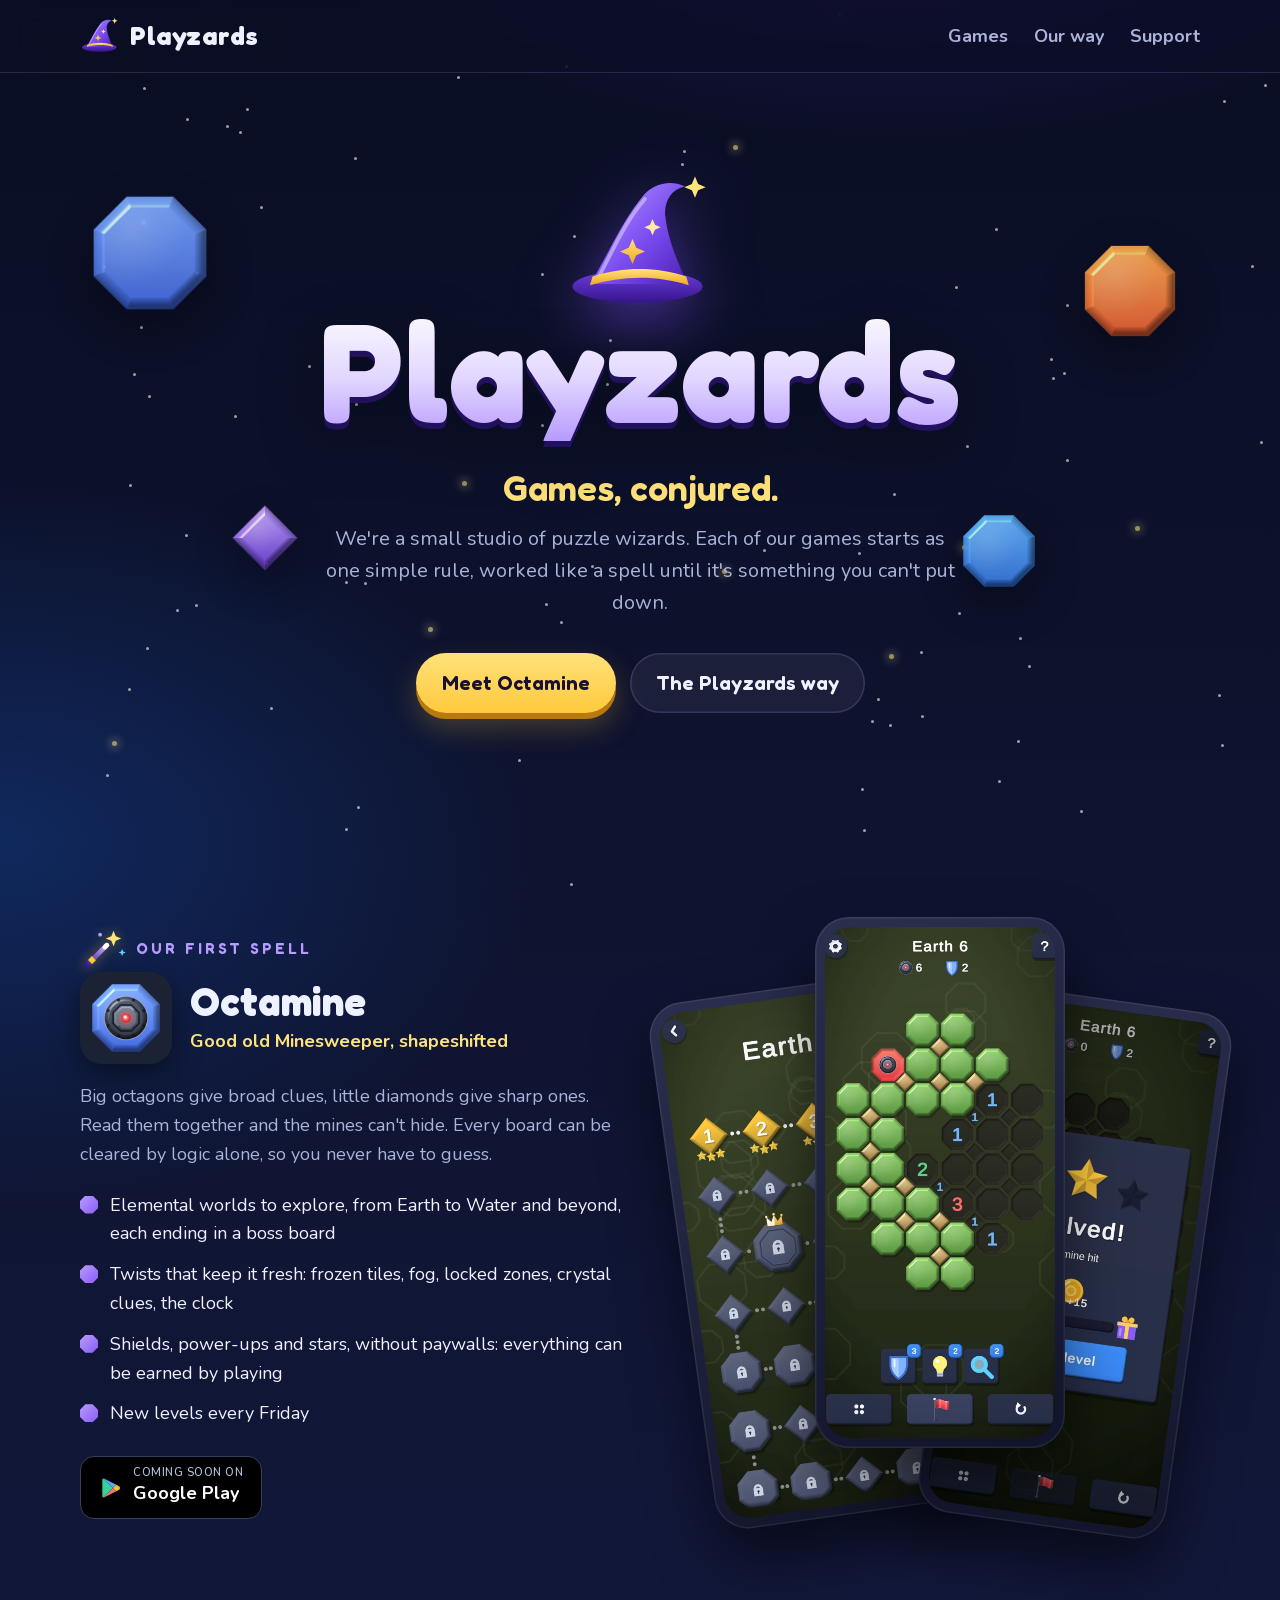
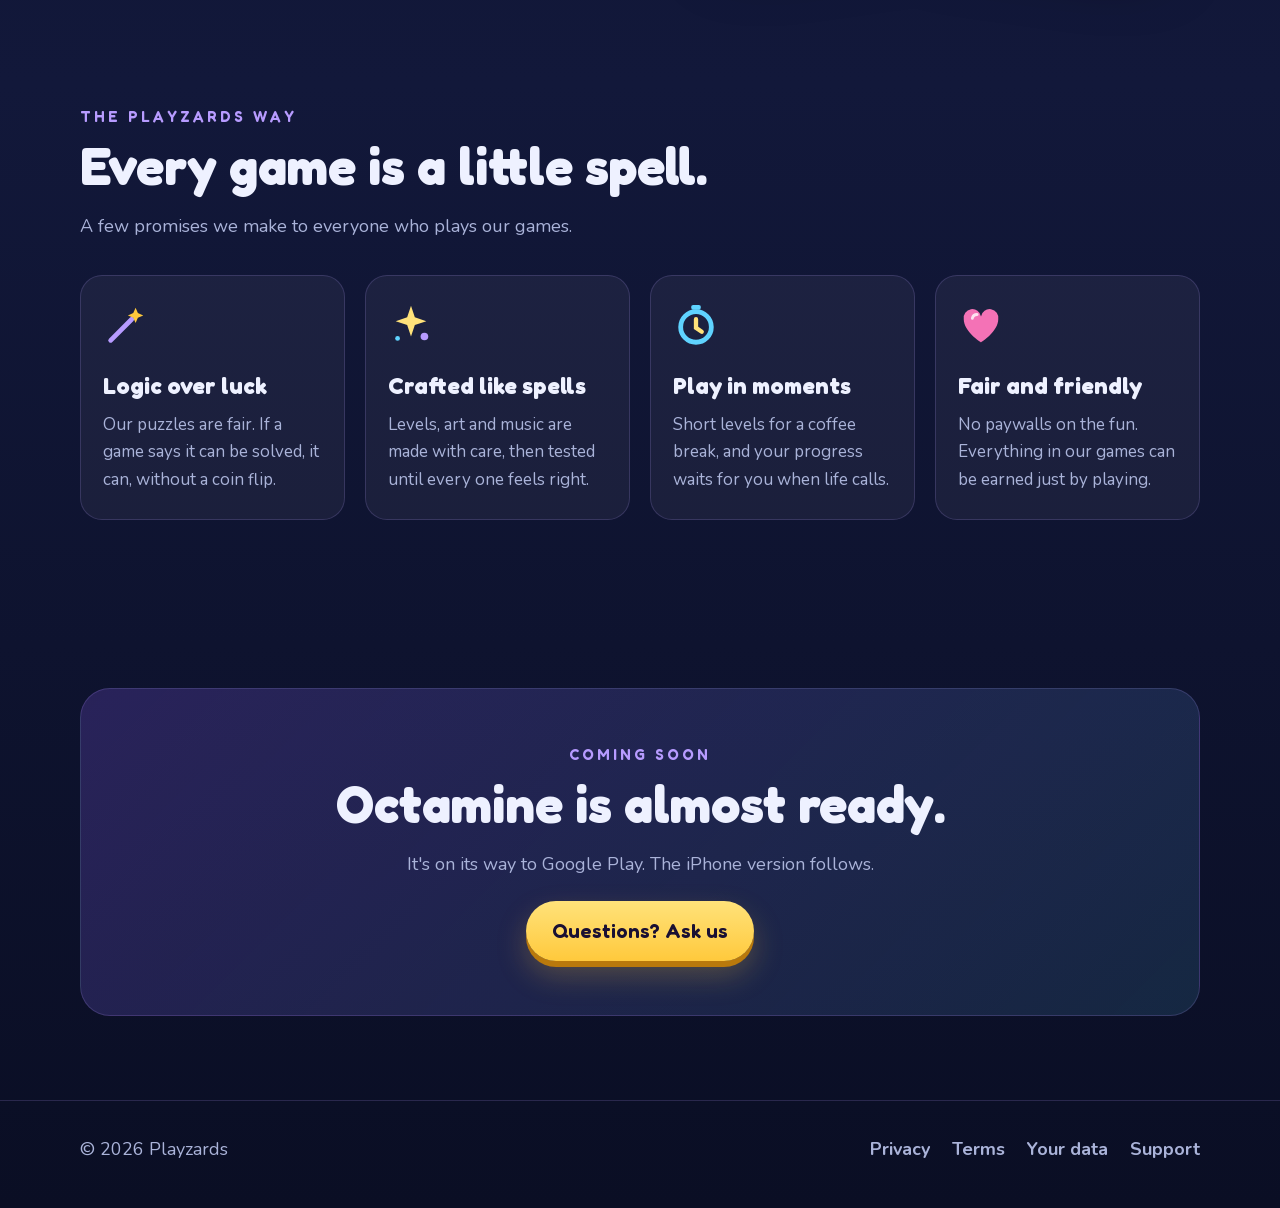
==== index.html @ 46353caf "Playzards website: home, Octamine, privacy, terms, your data, support Co-Authored-By: Claude Opus 5." ====
<!doctype html>
<html lang="en">
<head>
  <meta charset="utf-8">
  <meta name="viewport" content="width=device-width, initial-scale=1">
  <title>Playzards · Games, conjured.</title>
  <meta name="description" content="Playzards is a small studio of puzzle wizards making clever, fair mobile games. Meet Octamine: good old Minesweeper, shapeshifted. Pure logic, never a guess.">
  <meta name="theme-color" content="#0a0e24">
  <meta property="og:title" content="Playzards · Games, conjured.">
  <meta property="og:description" content="Clever little puzzle games, crafted like spells. Meet Octamine.">
  <meta property="og:image" content="https://kashif-mhd.github.io/playzards/img/octamine-emblem.png">
  <link rel="icon" href="img/hat.svg" type="image/svg+xml">
  <link rel="stylesheet" href="css/style.css">
</head>
<body>
  <div class="sky" aria-hidden="true"></div>

  <header class="site">
    <div class="wrap">
      <a class="brand" href="index.html"><img src="img/hat.svg" alt="">Playzards</a>
      <nav class="links">
        <a href="#games">Games</a>
        <a href="#way">Our way</a>
        <a href="support.html">Support</a>
      </nav>
    </div>
  </header>

  <main>
    <section class="hero">
      <img class="gem" src="img/gem-octagon.png" alt="" style="width:120px; left:7%; top:120px; --r:-12deg;">
      <img class="gem" src="img/gem-diamond.png" alt="" style="width:70px; left:18%; top:430px; --r:20deg; animation-delay:-3s;">
      <img class="gem" src="img/gem-octagon-fire.png" alt="" style="width:96px; right:8%; top:170px; --r:14deg; animation-delay:-5s;">
      <img class="gem" src="img/gem-octagon-water.png" alt="" style="width:76px; right:19%; top:440px; --r:-8deg; animation-delay:-1.5s;">
      <div class="wrap">
        <img class="hat" src="img/hat.svg" alt="">
        <h1 class="wordmark">Playzards</h1>
        <p class="tagline">Games, conjured.</p>
        <p class="lede">We're a small studio of puzzle wizards. Each of our games starts as one simple rule, worked like a spell until it's something you can't put down.</p>
        <div class="actions">
          <a class="btn" href="#games">Meet Octamine</a>
          <a class="btn ghost" href="#way">The Playzards way</a>
        </div>
      </div>
    </section>

    <section id="games">
      <div class="wrap game">
        <div>
          <p class="eyebrow spell">
            <svg class="wand" viewBox="0 0 48 48" aria-hidden="true">
              <defs><linearGradient id="wand-stick" x1="0" y1="1" x2="1" y2="0"><stop offset="0" stop-color="#3a1590"/><stop offset="1" stop-color="#c9b4ff"/></linearGradient></defs>
              <path d="M7 41 28 20" stroke="url(#wand-stick)" stroke-width="5" stroke-linecap="round"/>
              <path d="M10.5 37.5 14.5 33.5" stroke="#ffc93c" stroke-width="6"/>
              <path d="M26 22 28 20" stroke="#fff" stroke-width="5" stroke-linecap="round"/>
              <path class="spark" d="M35 5l2.3 5.7 5.7 2.3-5.7 2.3-2.3 5.7-2.3-5.7-5.7-2.3 5.7-2.3z" fill="#ffe27a"/>
              <path class="spark s2" d="M44 24l1.1 2.6 2.6 1.1-2.6 1.1-1.1 2.6-1.1-2.6-2.6-1.1 2.6-1.1z" fill="#5fd3ff"/>
              <circle class="spark s3" cx="21" cy="9" r="2" fill="#b79bff"/>
            </svg>
            Our first spell
          </p>
          <div class="game-head">
            <img src="img/octamine-icon.png" alt="Octamine app icon">
            <div>
              <h3>Octamine</h3>
              <p>Good old Minesweeper, shapeshifted</p>
            </div>
          </div>
          <p class="muted">Big octagons give broad clues, little diamonds give sharp ones. Read them together and the mines can't hide. Every board can be cleared by logic alone, so you never have to guess.</p>
          <ul class="points">
            <li>Elemental worlds to explore, from Earth to Water and beyond, each ending in a boss board</li>
            <li>Twists that keep it fresh: frozen tiles, fog, locked zones, crystal clues, the clock</li>
            <li>Shields, power-ups and stars, without paywalls: everything can be earned by playing</li>
            <li>New levels every Friday</li>
          </ul>
          <span class="badge" aria-label="Coming soon on Google Play">
            <svg class="play" viewBox="0 0 24 24" aria-hidden="true"><path fill="#34d399" d="M4 2.5 14 12 4 21.5c-.4-.2-.7-.7-.7-1.2V3.7c0-.5.3-1 .7-1.2z"/><path fill="#60a5fa" d="M17.3 8.8 14 12 4 2.5c.3-.1.7-.1 1 .1z"/><path fill="#f87171" d="M17.3 15.2 5 21.4c-.3.2-.7.2-1 .1L14 12z"/><path fill="#fbbf24" d="M20.3 10.5c1 .6 1 2.4 0 3l-3 1.7L14 12l3.3-3.2z"/></svg>
            <span><small>COMING SOON ON</small>Google Play</span>
          </span>
        </div>
        <div class="phones" aria-label="Octamine screens">
          <div class="phone a"><img src="img/shot-map.jpg" alt="The level map: octagons and diamonds on a winding path"></div>
          <div class="phone b"><img src="img/shot-board.jpg" alt="An Octamine board of 3D octagon and diamond tiles"></div>
          <div class="phone c"><img src="img/shot-result.jpg" alt="A solved level: stars, coins and the gift meter"></div>
        </div>
      </div>
    </section>

    <section id="way">
      <div class="wrap">
        <p class="eyebrow">The Playzards way</p>
        <h2>Every game is a little spell.</h2>
        <p class="muted">A few promises we make to everyone who plays our games.</p>
        <div class="cards">
          <div class="card">
            <svg viewBox="0 0 48 48" aria-hidden="true"><path d="M8 40 30 18" stroke="#b79bff" stroke-width="5" stroke-linecap="round"/><path d="M34 6l2.4 5.6L42 14l-5.6 2.4L34 22l-2.4-5.6L26 14l5.6-2.4z" fill="#ffc93c"/></svg>
            <h3>Logic over luck</h3>
            <p>Our puzzles are fair. If a game says it can be solved, it can, without a coin flip.</p>
          </div>
          <div class="card">
            <svg viewBox="0 0 48 48" aria-hidden="true"><path d="M24 4l4 12 12 4-12 4-4 12-4-12-12-4 12-4z" fill="#ffe27a"/><circle cx="38" cy="36" r="4" fill="#b79bff"/><circle cx="10" cy="38" r="2.5" fill="#5fd3ff"/></svg>
            <h3>Crafted like spells</h3>
            <p>Levels, art and music are made with care, then tested until every one feels right.</p>
          </div>
          <div class="card">
            <svg viewBox="0 0 48 48" aria-hidden="true"><circle cx="24" cy="26" r="16" fill="none" stroke="#5fd3ff" stroke-width="5"/><path d="M24 18v9l6 4" stroke="#ffe27a" stroke-width="4.5" stroke-linecap="round" fill="none"/><rect x="19" y="3" width="10" height="5" rx="2" fill="#5fd3ff"/></svg>
            <h3>Play in moments</h3>
            <p>Short levels for a coffee break, and your progress waits for you when life calls.</p>
          </div>
          <div class="card">
            <svg viewBox="0 0 48 48" aria-hidden="true"><path d="M24 42S6 31 6 18a9 9 0 0 1 18-3 9 9 0 0 1 18 3c0 13-18 24-18 24z" fill="#f472b6"/><path d="M15 17a5 5 0 0 1 5-4" stroke="#fde2f0" stroke-width="3" stroke-linecap="round" fill="none"/></svg>
            <h3>Fair and friendly</h3>
            <p>No paywalls on the fun. Everything in our games can be earned just by playing.</p>
          </div>
        </div>
      </div>
    </section>

    <section>
      <div class="wrap">
        <div class="soon">
          <p class="eyebrow">Coming soon</p>
          <h2>Octamine is almost ready.</h2>
          <p class="muted">It's on its way to Google Play. The iPhone version follows.</p>
          <div class="actions" style="margin-top:22px">
            <a class="btn" href="support.html">Questions? Ask us</a>
          </div>
        </div>
      </div>
    </section>
  </main>

  <footer class="site">
    <div class="wrap">
      <span>© <span id="year">2026</span> Playzards</span>
      <nav>
        <a href="privacy.html">Privacy</a>
        <a href="terms.html">Terms</a>
        <a href="delete-data.html">Your data</a>
        <a href="support.html">Support</a>
      </nav>
    </div>
  </footer>

  <script>
    // A sky of twinkling stars (no tracking, nothing else runs on this site).
    const sky = document.querySelector('.sky');
    for (let i = 0; i < 90; i++) {
      const star = document.createElement('span');
      star.className = 'star' + (i % 11 === 0 ? ' big' : '');
      star.style.left = Math.random() * 100 + '%';
      star.style.top = Math.random() * 100 + '%';
      star.style.animationDelay = (-Math.random() * 4).toFixed(2) + 's';
      star.style.animationDuration = (3 + Math.random() * 3).toFixed(2) + 's';
      sky.appendChild(star);
    }
    document.getElementById('year').textContent = new Date().getFullYear();
  </script>
</body>
</html>
---- css/style.css ----
/* Playzards: a night sky, violet and gold magic, and the games' gems floating by. */

@font-face { font-family: "Fredoka"; src: url("../fonts/fredoka.woff2") format("woff2"); font-weight: 300 700; font-display: swap; }
@font-face { font-family: "Nunito"; src: url("../fonts/nunito.woff2") format("woff2"); font-weight: 200 1000; font-display: swap; }

:root {
  --night: #0a0e24;
  --night-2: #12183a;
  --night-3: #1b2350;
  --violet: #8b5cf6;
  --violet-2: #b79bff;
  --gold: #ffc93c;
  --gold-2: #ffe27a;
  --cyan: #5fd3ff;
  --text: #eef1ff;
  --muted: #aab3d9;
  --card: rgba(255, 255, 255, 0.05);
  --line: rgba(183, 155, 255, 0.18);
  --radius: 22px;
  --display: "Fredoka", "Trebuchet MS", system-ui, sans-serif;
  --body: "Nunito", system-ui, -apple-system, "Segoe UI", sans-serif;
}

* { box-sizing: border-box; }
html { scroll-behavior: smooth; }
body {
  margin: 0;
  font-family: var(--body);
  font-size: 18px;
  line-height: 1.6;
  color: var(--text);
  background: radial-gradient(1200px 700px at 70% -10%, #2b1a6b 0%, transparent 60%),
              radial-gradient(900px 600px at 0% 30%, #10295e 0%, transparent 60%),
              linear-gradient(180deg, var(--night) 0%, var(--night-2) 60%, var(--night) 100%);
  background-color: var(--night);
  min-height: 100vh;
  overflow-x: hidden;
}
a { color: var(--gold-2); text-decoration: none; }
a:hover { text-decoration: underline; }
img { max-width: 100%; display: block; }
.wrap { width: min(1120px, 100% - 32px); margin-inline: auto; }

/* ---------- the night sky ---------- */
.sky { position: fixed; inset: 0; pointer-events: none; z-index: 0; }
.star { position: absolute; width: 3px; height: 3px; border-radius: 50%; background: #fff; opacity: 0.6; animation: twinkle 4s ease-in-out infinite; }
.star.big { width: 5px; height: 5px; box-shadow: 0 0 10px 2px rgba(255, 233, 168, 0.6); background: var(--gold-2); }
@keyframes twinkle { 0%, 100% { opacity: 0.15; transform: scale(0.8); } 50% { opacity: 0.95; transform: scale(1.15); } }

/* ---------- header ---------- */
header.site {
  position: sticky; top: 0; z-index: 10;
  backdrop-filter: blur(14px); -webkit-backdrop-filter: blur(14px);
  background: rgba(10, 14, 36, 0.6);
  border-bottom: 1px solid var(--line);
}
header.site .wrap { display: flex; align-items: center; justify-content: space-between; height: 72px; }
.brand { display: flex; align-items: center; gap: 10px; color: var(--text); font-family: var(--display); font-weight: 700; font-size: 26px; letter-spacing: 0.5px; }
.brand:hover { text-decoration: none; }
.brand img { width: 40px; height: 40px; }
nav.links { display: flex; gap: 26px; font-weight: 700; }
nav.links a { color: var(--muted); }
nav.links a:hover, nav.links a[aria-current="page"] { color: var(--text); text-decoration: none; }

/* ---------- hero ---------- */
.hero { position: relative; z-index: 1; text-align: center; padding: 96px 0 120px; }
.hero .hat { width: 150px; margin: 0 auto -18px; filter: drop-shadow(0 18px 30px rgba(124, 78, 242, 0.55)); animation: bob 5s ease-in-out infinite; }
@keyframes bob { 0%, 100% { transform: translateY(0) rotate(-4deg); } 50% { transform: translateY(-12px) rotate(3deg); } }
.wordmark {
  font-family: var(--display); font-weight: 700; margin: 0;
  font-size: clamp(64px, 12vw, 140px); line-height: 1; letter-spacing: 1px;
  background: linear-gradient(180deg, #ffffff 0%, #e2d7ff 55%, #b79bff 100%);
  -webkit-background-clip: text; background-clip: text; color: transparent;
  filter: drop-shadow(0 6px 0 rgba(54, 20, 140, 0.55)) drop-shadow(0 18px 30px rgba(0, 0, 0, 0.35));
}
.tagline { font-family: var(--display); font-weight: 600; font-size: clamp(24px, 3.6vw, 36px); margin: 18px 0 6px; color: var(--gold-2); }
.lede { max-width: 640px; margin: 0 auto 34px; color: var(--muted); font-size: 20px; }
.actions { display: flex; gap: 14px; justify-content: center; flex-wrap: wrap; }
.btn {
  display: inline-flex; align-items: center; gap: 10px; padding: 14px 26px; border-radius: 999px;
  font-family: var(--display); font-weight: 600; font-size: 20px; color: #1a1033;
  background: linear-gradient(180deg, var(--gold-2), var(--gold));
  box-shadow: 0 6px 0 #b9790c, 0 14px 30px rgba(255, 201, 60, 0.25);
  transition: transform 0.15s ease, box-shadow 0.15s ease;
}
.btn:hover { text-decoration: none; transform: translateY(-2px); box-shadow: 0 8px 0 #b9790c, 0 18px 34px rgba(255, 201, 60, 0.35); }
.btn.ghost { color: var(--text); background: rgba(255, 255, 255, 0.06); box-shadow: inset 0 0 0 1.5px var(--line); }
.btn.ghost:hover { box-shadow: inset 0 0 0 1.5px var(--violet-2); }

/* floating gems */
.gem { position: absolute; z-index: -1; opacity: 0.9; filter: drop-shadow(0 16px 24px rgba(0, 0, 0, 0.45)); animation: float 9s ease-in-out infinite; }
@keyframes float { 0%, 100% { transform: translateY(0) rotate(var(--r, 0deg)); } 50% { transform: translateY(-22px) rotate(calc(var(--r, 0deg) + 10deg)); } }

/* ---------- sections ---------- */
section { position: relative; z-index: 1; padding: 84px 0; }
.eyebrow { font-family: var(--display); font-weight: 600; color: var(--violet-2); letter-spacing: 3px; text-transform: uppercase; font-size: 15px; margin: 0 0 8px; }
h2 { font-family: var(--display); font-weight: 700; font-size: clamp(34px, 5vw, 52px); line-height: 1.1; margin: 0 0 16px; }
.muted { color: var(--muted); }

/* the game */
.eyebrow.spell { display: flex; align-items: center; gap: 10px; }
.wand { width: 46px; height: 46px; margin: -8px 0; flex: none; overflow: visible; transform-origin: 15% 85%; filter: drop-shadow(0 0 6px rgba(255, 201, 60, 0.45)); animation: wave 3.2s ease-in-out infinite; }
@keyframes wave { 0%, 100% { transform: rotate(0deg); } 50% { transform: rotate(-12deg); } }
.wand .spark { transform-box: fill-box; transform-origin: center; animation: sparkle 1.8s ease-in-out infinite; }
.wand .s2 { animation-delay: -0.6s; }
.wand .s3 { animation-delay: -1.2s; }
@keyframes sparkle { 0%, 100% { opacity: 0.5; transform: scale(0.7); } 50% { opacity: 1; transform: scale(1.15); } }
.game { display: grid; grid-template-columns: 1.05fr 1fr; gap: 56px; align-items: center; }
.game-head { display: flex; align-items: center; gap: 18px; margin-bottom: 18px; }
.game-head img { width: 92px; height: 92px; border-radius: 22px; box-shadow: 0 10px 30px rgba(0, 0, 0, 0.45); }
.game-head h3 { font-family: var(--display); font-size: 40px; margin: 0; line-height: 1; }
.game-head p { margin: 6px 0 0; color: var(--gold-2); font-weight: 700; }
.points { list-style: none; padding: 0; margin: 22px 0 28px; display: grid; gap: 12px; }
.points li { display: flex; gap: 12px; align-items: flex-start; }
.points li::before { content: ""; flex: 0 0 18px; height: 18px; margin-top: 5px; background: linear-gradient(135deg, var(--violet-2), var(--violet)); clip-path: polygon(30% 0, 70% 0, 100% 30%, 100% 70%, 70% 100%, 30% 100%, 0 70%, 0 30%); }
.badge { display: inline-flex; align-items: center; gap: 10px; padding: 10px 18px; border-radius: 14px; background: #000; border: 1px solid #3a3f5a; color: #fff; font-weight: 700; }
.badge small { display: block; font-size: 11px; font-weight: 600; color: #b8bdd6; letter-spacing: 0.5px; line-height: 1.1; }
.badge .play { width: 24px; height: 24px; }

.phones { position: relative; height: 620px; }
.phone {
  position: absolute; width: 250px; border-radius: 34px; padding: 10px; background: linear-gradient(160deg, #2a2f4f, #11142a);
  box-shadow: 0 30px 60px rgba(0, 0, 0, 0.55), inset 0 0 0 1.5px rgba(255, 255, 255, 0.08);
}
.phone img { border-radius: 26px; }
.phone.a { left: 0; top: 70px; transform: rotate(-8deg); }
.phone.b { left: 50%; top: 0; transform: translateX(-50%); z-index: 2; }
.phone.c { right: 0; top: 80px; transform: rotate(8deg); }

/* the Playzards way */
.cards { display: grid; grid-template-columns: repeat(4, 1fr); gap: 20px; margin-top: 34px; }
.card { background: var(--card); border: 1px solid var(--line); border-radius: var(--radius); padding: 26px 22px; transition: transform 0.2s ease, border-color 0.2s ease; }
.card:hover { transform: translateY(-4px); border-color: rgba(183, 155, 255, 0.45); }
.card svg { width: 46px; height: 46px; margin-bottom: 12px; }
.card h3 { font-family: var(--display); font-size: 23px; margin: 0 0 6px; }
.card p { margin: 0; color: var(--muted); font-size: 17px; }

/* soon strip */
.soon { text-align: center; background: linear-gradient(135deg, rgba(139, 92, 246, 0.22), rgba(95, 211, 255, 0.12)); border: 1px solid var(--line); border-radius: 30px; padding: 54px 24px; }
.soon h2 { margin-bottom: 8px; }

/* ---------- pages (privacy, support) ---------- */
.page { position: relative; z-index: 1; padding: 64px 0 90px; }
.page article { background: rgba(18, 24, 58, 0.72); border: 1px solid var(--line); border-radius: 28px; padding: clamp(24px, 5vw, 56px); max-width: 860px; margin: 0 auto; }
.page h1 { font-family: var(--display); font-size: clamp(36px, 6vw, 54px); margin: 0 0 6px; }
.page h2 { font-size: 28px; margin: 36px 0 8px; }
.page h3 { font-family: var(--display); font-size: 21px; margin: 24px 0 4px; }
.page li { margin: 6px 0; }
.note { background: rgba(255, 201, 60, 0.12); border: 1px solid rgba(255, 201, 60, 0.4); border-radius: 14px; padding: 12px 16px; color: var(--gold-2); font-weight: 700; }
details { border-bottom: 1px solid var(--line); padding: 14px 0; }
details summary { cursor: pointer; font-family: var(--display); font-weight: 600; font-size: 21px; list-style: none; }
details summary::-webkit-details-marker { display: none; }
details summary::after { content: "+"; float: right; color: var(--violet-2); }
details[open] summary::after { content: "–"; }
details p { margin: 8px 0 0; color: var(--muted); }

/* ---------- footer ---------- */
footer.site { position: relative; z-index: 1; border-top: 1px solid var(--line); padding: 34px 0 44px; color: var(--muted); }
footer.site .wrap { display: flex; gap: 20px; justify-content: space-between; align-items: center; flex-wrap: wrap; }
footer.site nav { display: flex; flex-wrap: wrap; gap: 10px 22px; font-weight: 700; }
footer.site nav a { color: var(--muted); }

/* ---------- small screens ---------- */
@media (max-width: 900px) {
  .game { grid-template-columns: 1fr; }
  .phones { height: 520px; max-width: 520px; margin: 0 auto; }
  .phone { width: 200px; }
  .cards { grid-template-columns: 1fr 1fr; }
}
@media (max-width: 560px) {
  body { font-size: 17px; }
  nav.links { gap: 16px; font-size: 15px; }
  .brand { font-size: 22px; }
  .hero { padding: 64px 0 90px; }
  .hero .gem { width: 52px !important; opacity: 0.55; }
  .phones { height: 400px; }
  .phone { width: 150px; border-radius: 24px; padding: 7px; }
  .phone img { border-radius: 18px; }
  .cards { grid-template-columns: 1fr; }
}

/* Calm down for players who ask for less motion. */
@media (prefers-reduced-motion: reduce) {
  *, *::before, *::after { animation: none !important; transition: none !important; }
  html { scroll-behavior: auto; }
}
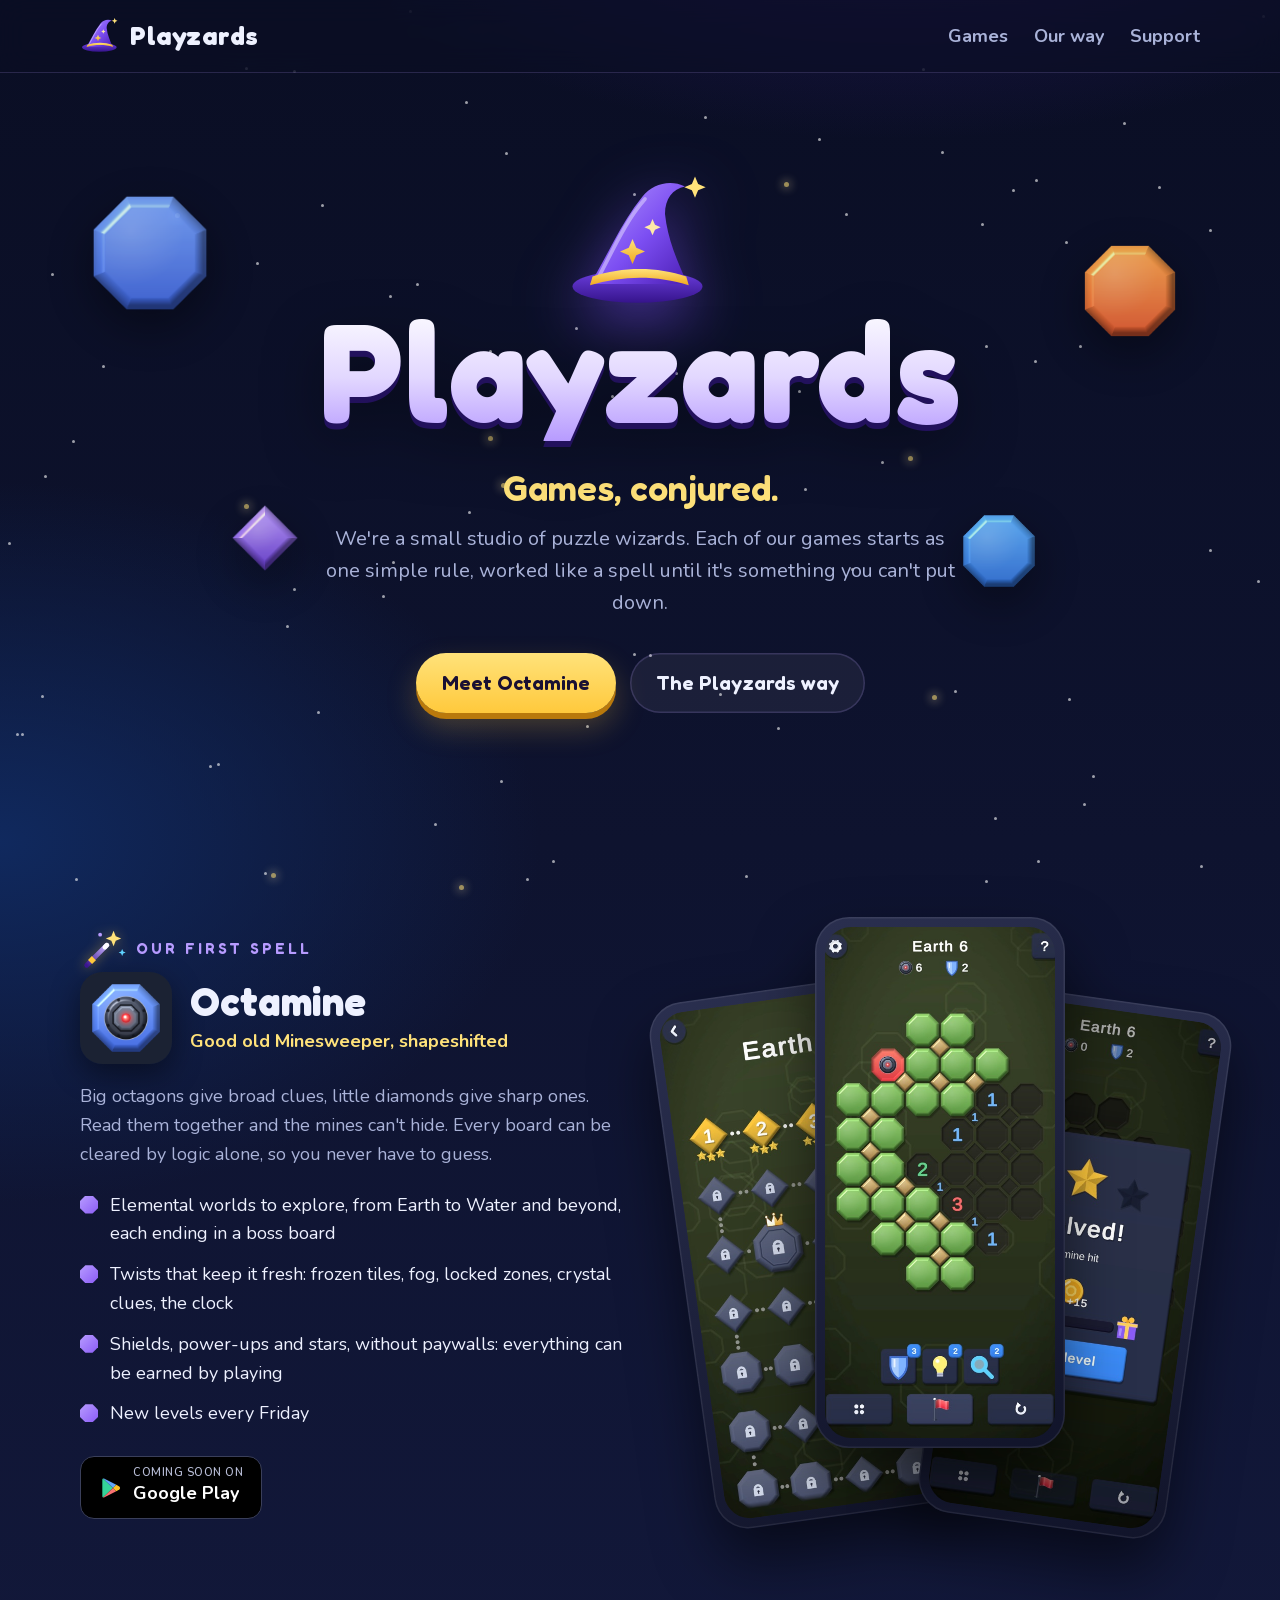
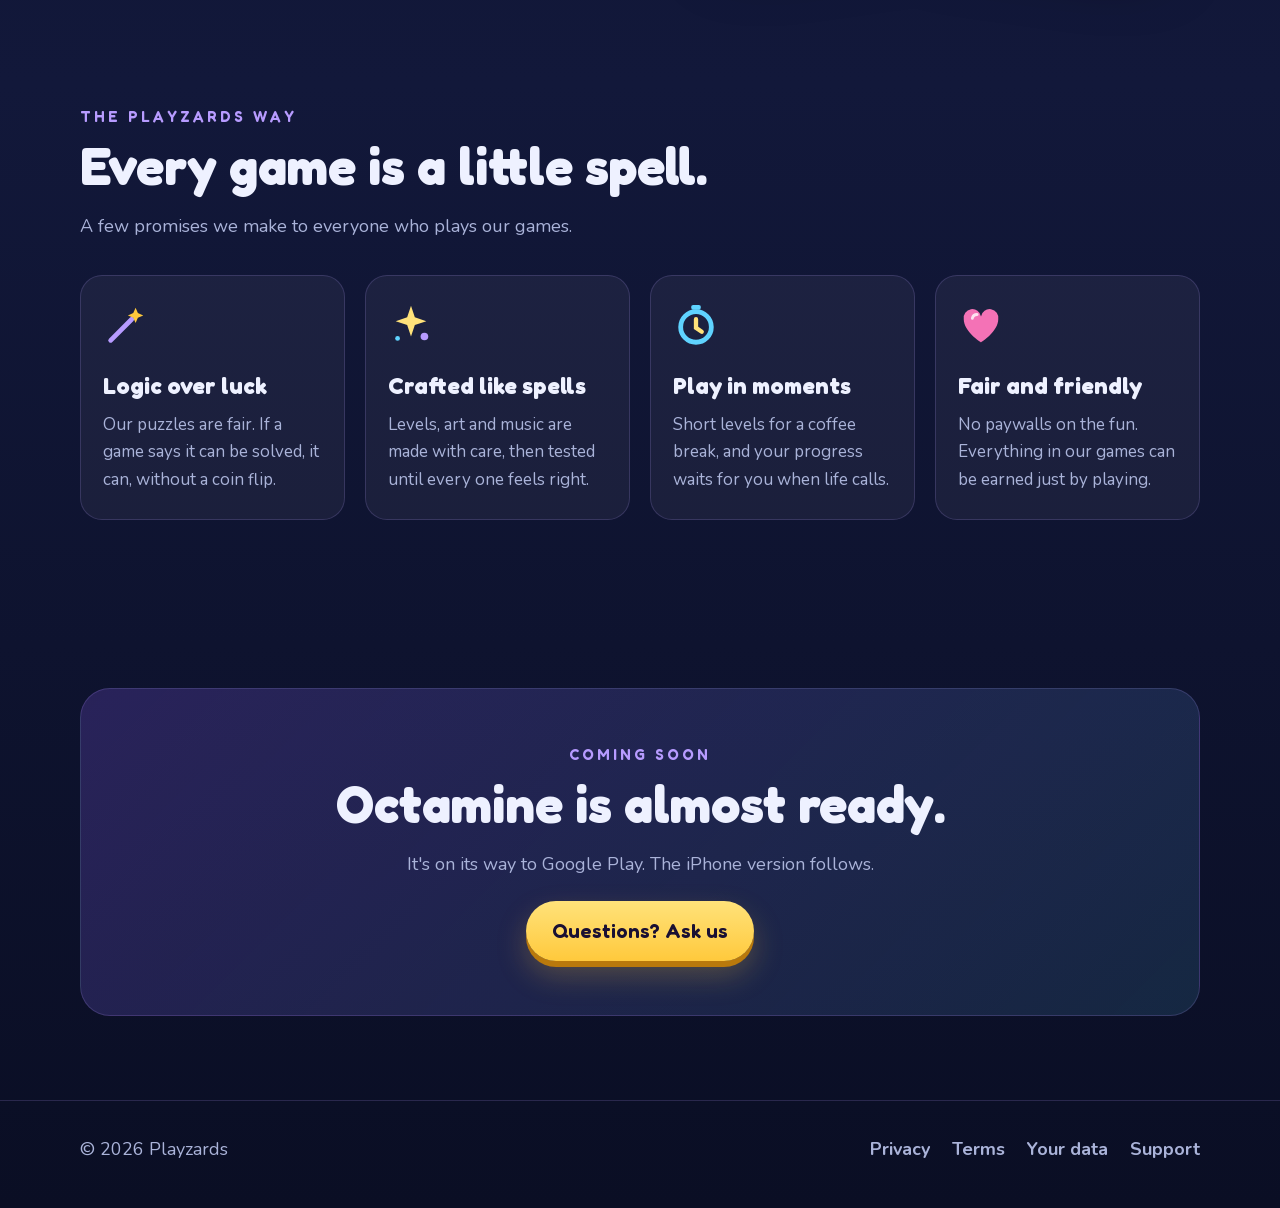
==== commit 536fe263: "Add the Google Search Console verification tag Co-Authored-By: Claude Opus 5.5 (1M context) <noreply" ====
--- a/index.html
+++ b/index.html
@@ -6,6 +6,7 @@
   <title>Playzards · Games, conjured.</title>
   <meta name="description" content="Playzards is a small studio of puzzle wizards making clever, fair mobile games. Meet Octamine: good old Minesweeper, shapeshifted. Pure logic, never a guess.">
   <meta name="theme-color" content="#0a0e24">
+  <meta name="google-site-verification" content="9-QW5sJn0SF3CA41uugy2PnrLu7BZYbgHyNdraWivK8">
   <meta property="og:title" content="Playzards · Games, conjured.">
   <meta property="og:description" content="Clever little puzzle games, crafted like spells. Meet Octamine.">
   <meta property="og:image" content="https://kashif-mhd.github.io/playzards/img/octamine-emblem.png">
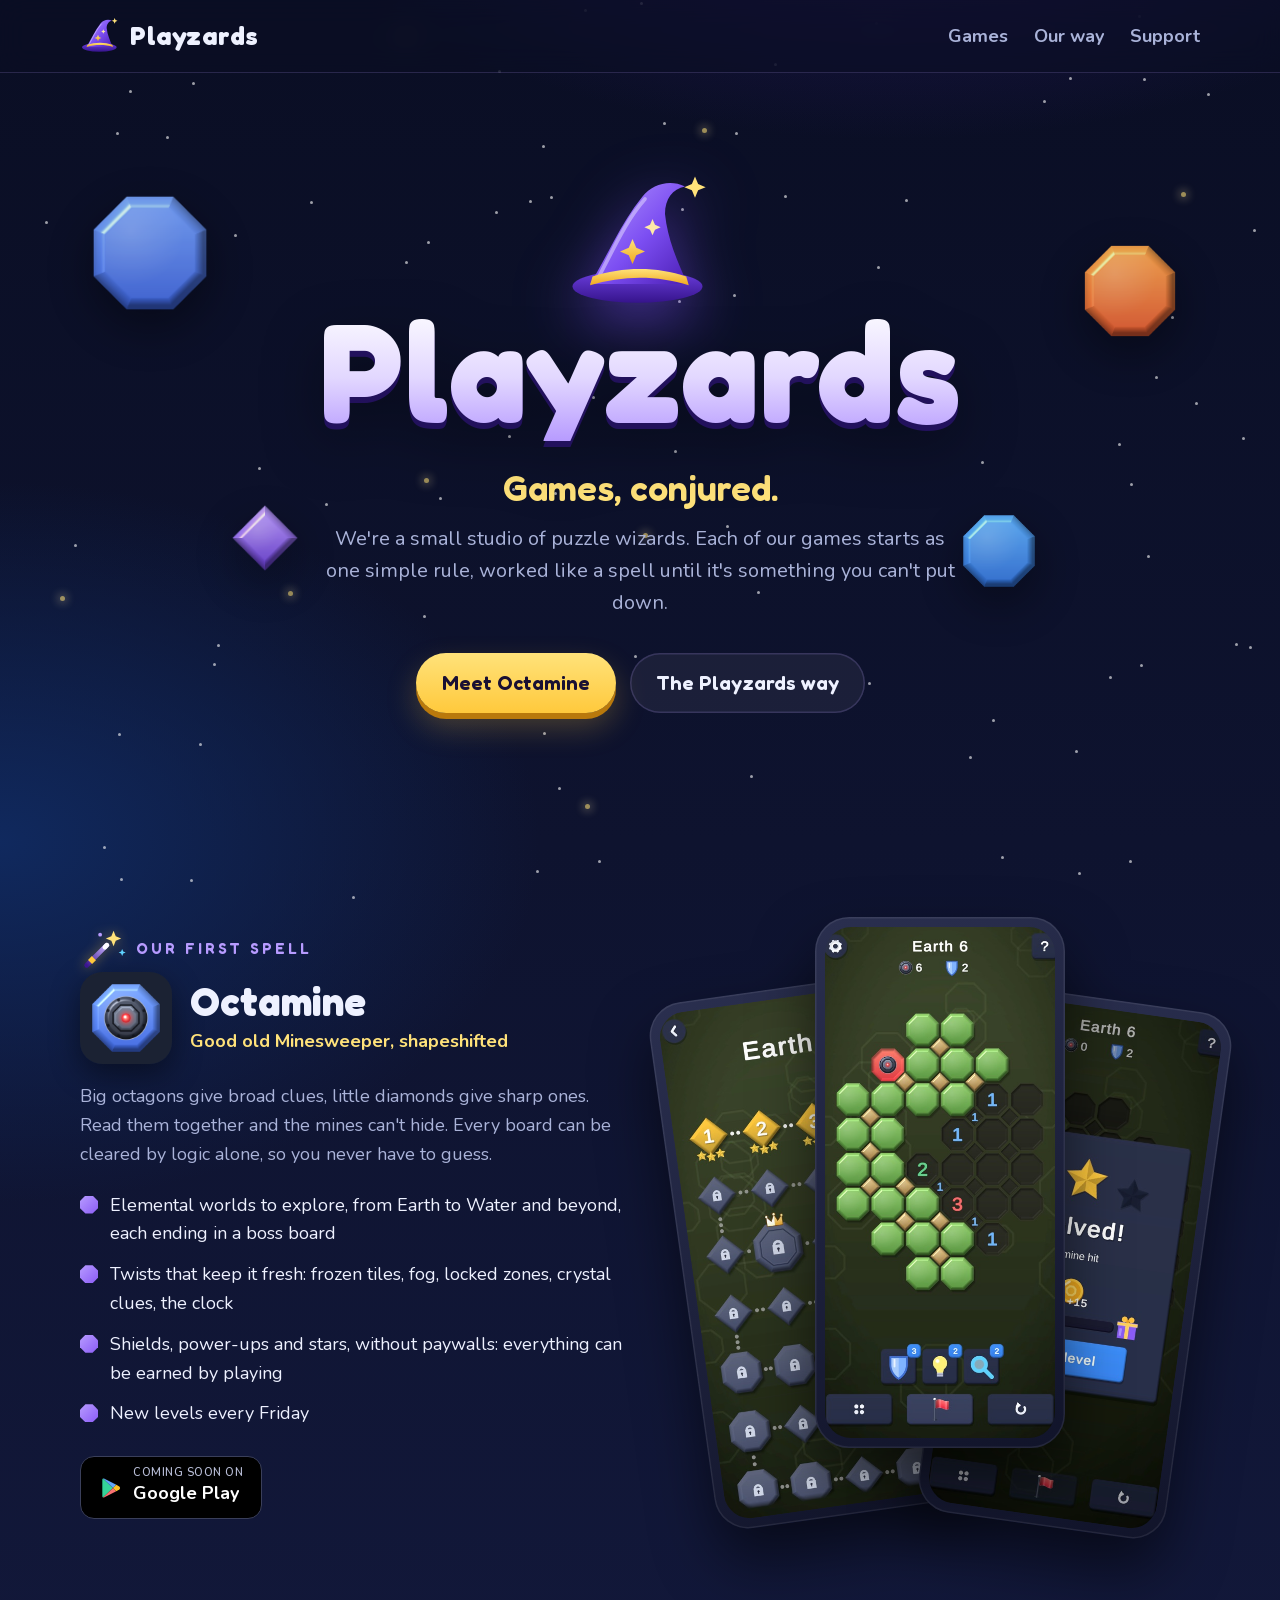
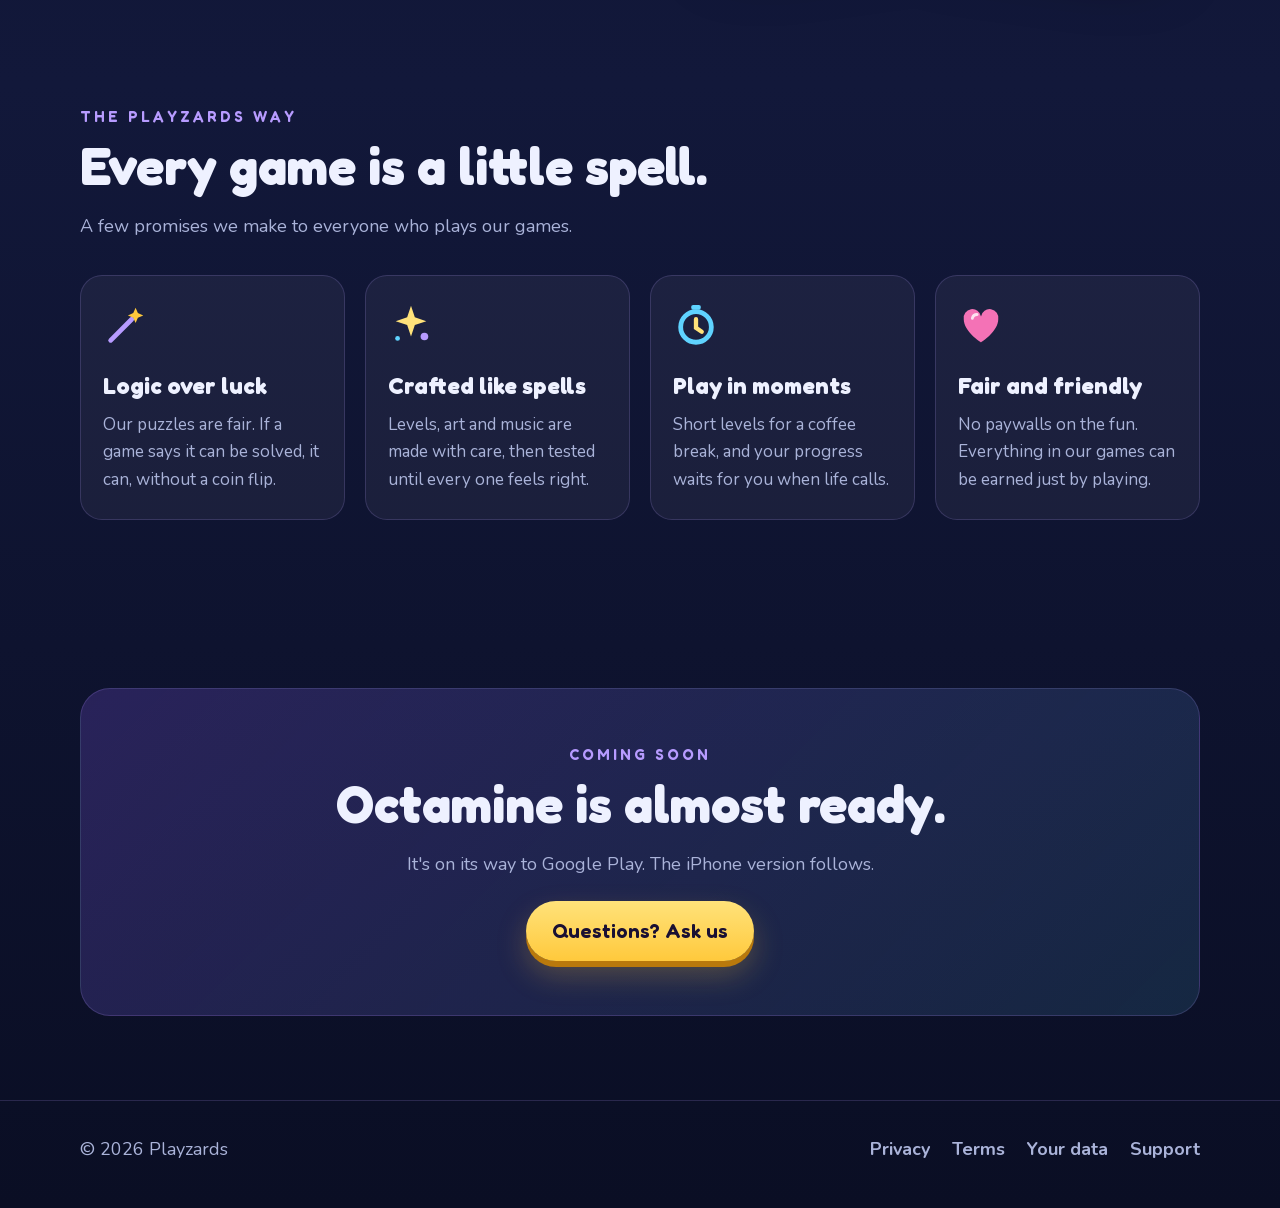
==== commit c2208342: "Move the site to playzards.com" ====
--- a/index.html
+++ b/index.html
@@ -9,7 +9,7 @@
   <meta name="google-site-verification" content="9-QW5sJn0SF3CA41uugy2PnrLu7BZYbgHyNdraWivK8">
   <meta property="og:title" content="Playzards · Games, conjured.">
   <meta property="og:description" content="Clever little puzzle games, crafted like spells. Meet Octamine.">
-  <meta property="og:image" content="https://kashif-mhd.github.io/playzards/img/octamine-emblem.png">
+  <meta property="og:image" content="https://playzards.com/img/octamine-emblem.png">
   <link rel="icon" href="img/hat.svg" type="image/svg+xml">
   <link rel="stylesheet" href="css/style.css">
 </head>
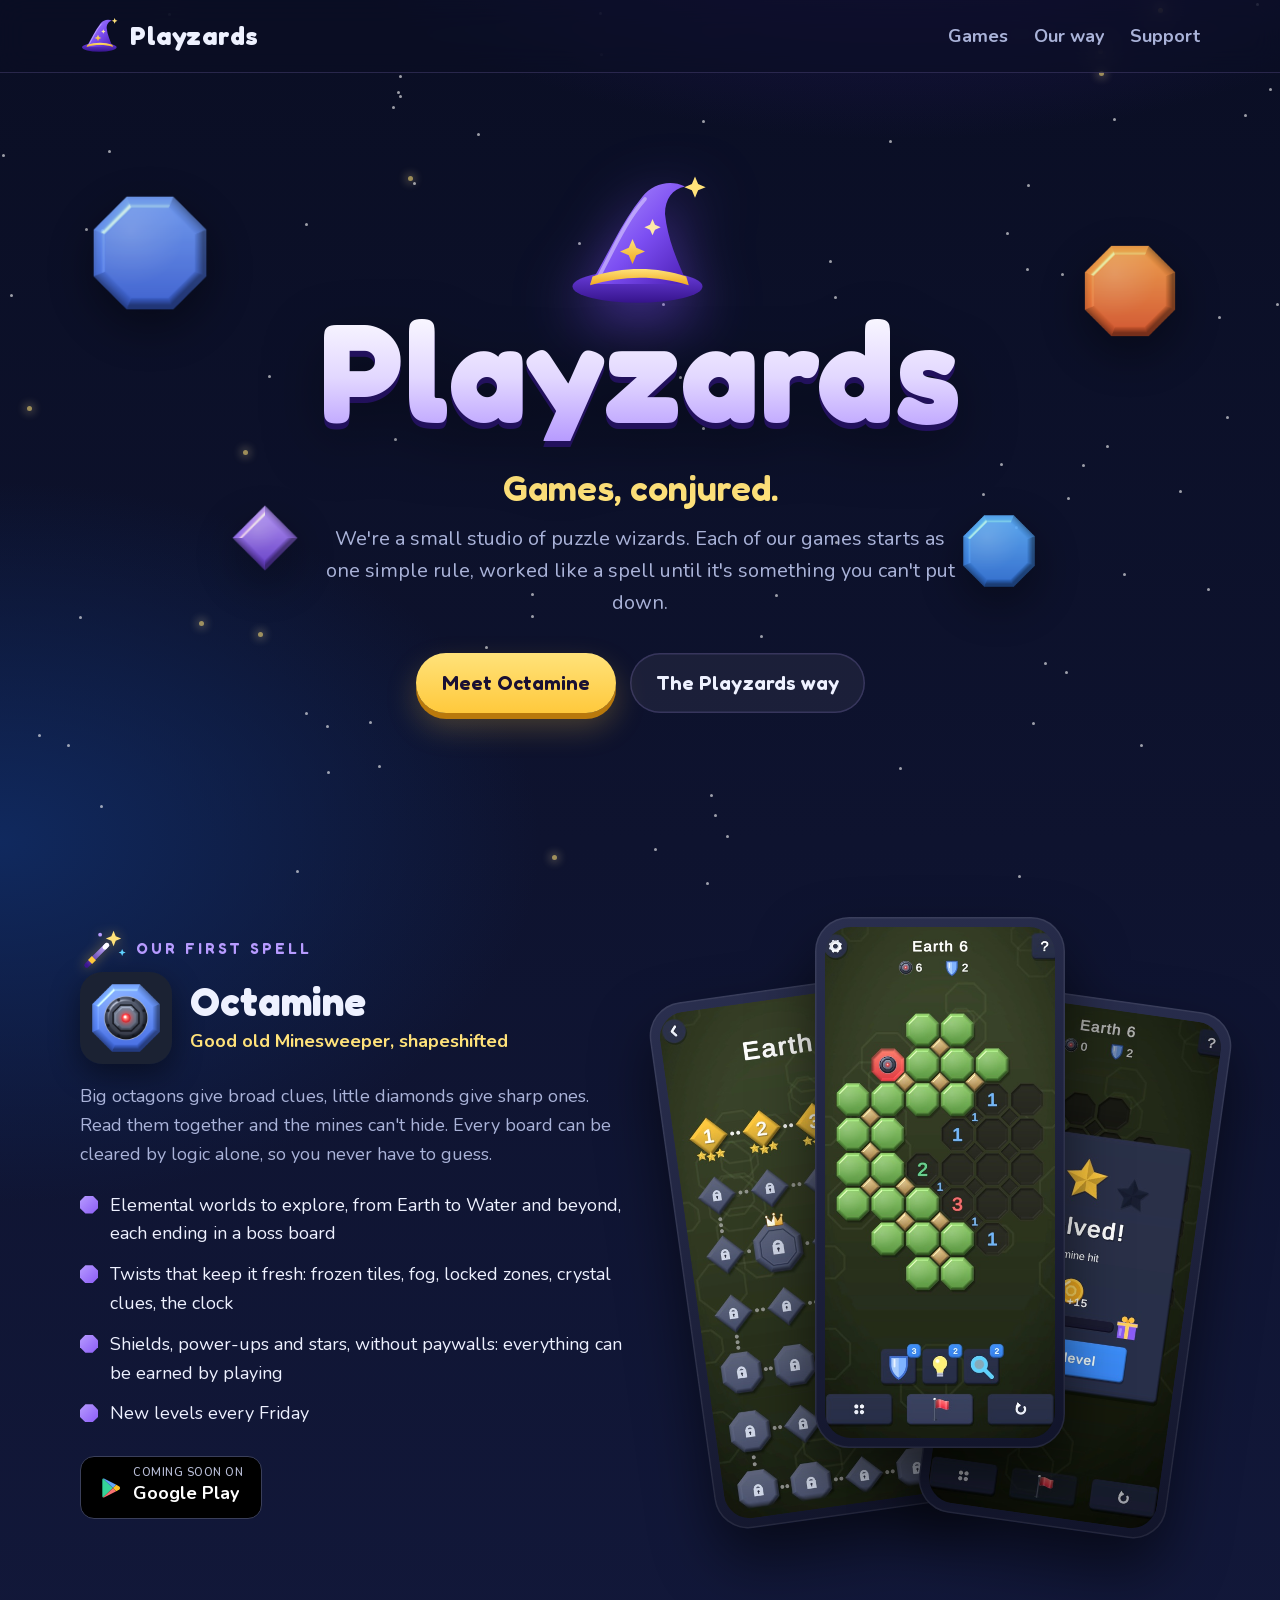
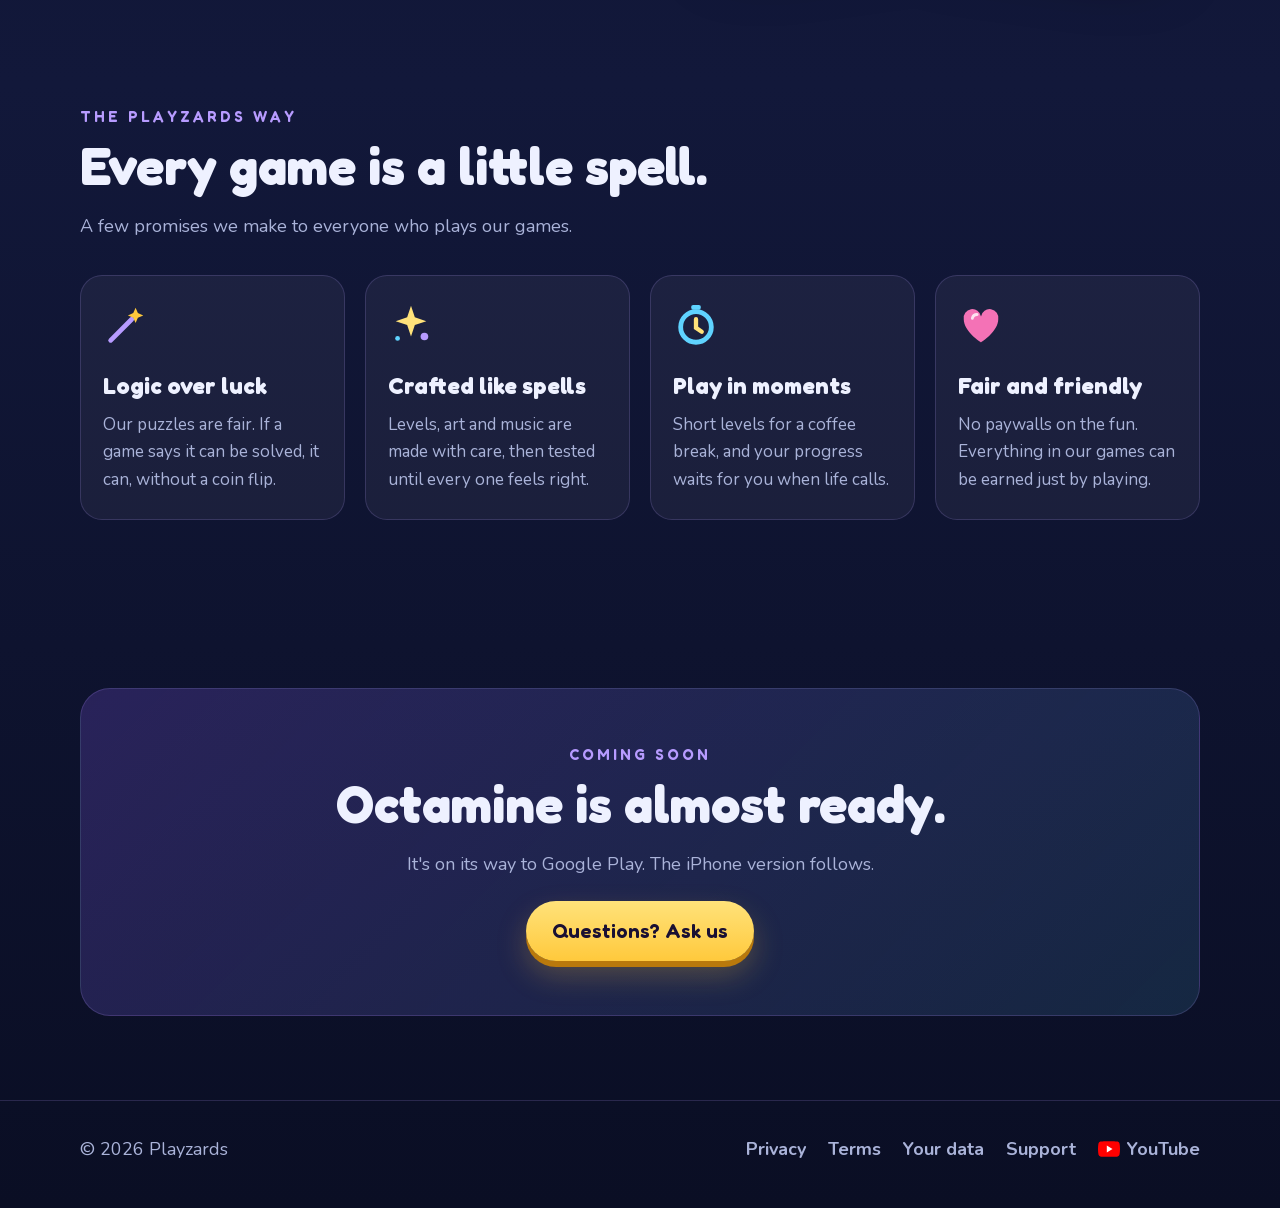
==== commit 28fab85a: "Add the YouTube section, a YouTube link and the Playzards Social Engine page" ====
--- a/index.html
+++ b/index.html
@@ -139,6 +139,7 @@
         <a href="terms.html">Terms</a>
         <a href="delete-data.html">Your data</a>
         <a href="support.html">Support</a>
+        <a class="yt" href="https://www.youtube.com/@playzards" rel="noopener"><svg viewBox="0 0 28 20" width="22" height="16" aria-hidden="true"><path fill="#FF0000" d="M27.4 3.1A3.5 3.5 0 0 0 25 .6C22.8 0 14 0 14 0S5.2 0 3 .6A3.5 3.5 0 0 0 .6 3.1 36 36 0 0 0 0 10a36 36 0 0 0 .6 6.9A3.5 3.5 0 0 0 3 19.4c2.2.6 11 .6 11 .6s8.8 0 11-.6a3.5 3.5 0 0 0 2.4-2.5A36 36 0 0 0 28 10a36 36 0 0 0-.6-6.9z"/><path fill="#fff" d="M11.2 14.3 18.5 10l-7.3-4.3z"/></svg>YouTube</a>
       </nav>
     </div>
   </footer>
--- a/css/style.css
+++ b/css/style.css
@@ -184,3 +184,12 @@
   *, *::before, *::after { animation: none !important; transition: none !important; }
   html { scroll-behavior: auto; }
 }
+
+/* The YouTube channel link in the footer (YouTube's own icon, unchanged) */
+footer.site nav a.yt { display: inline-flex; align-items: center; gap: 7px; }
+footer.site nav a.yt svg { flex: none; }
+
+/* Playzards Social Engine page */
+.page .tool-shot { display: block; width: 100%; height: auto; border-radius: 16px; border: 1px solid var(--line); margin: 18px 0 6px; }
+.page .yt-badge { display: inline-flex; align-items: center; gap: 10px; padding: 8px 14px; border-radius: 12px; background: rgba(255, 255, 255, 0.06); border: 1px solid var(--line); font-weight: 700; }
+.page .doc-links { display: flex; flex-wrap: wrap; gap: 12px; margin: 22px 0 0; }
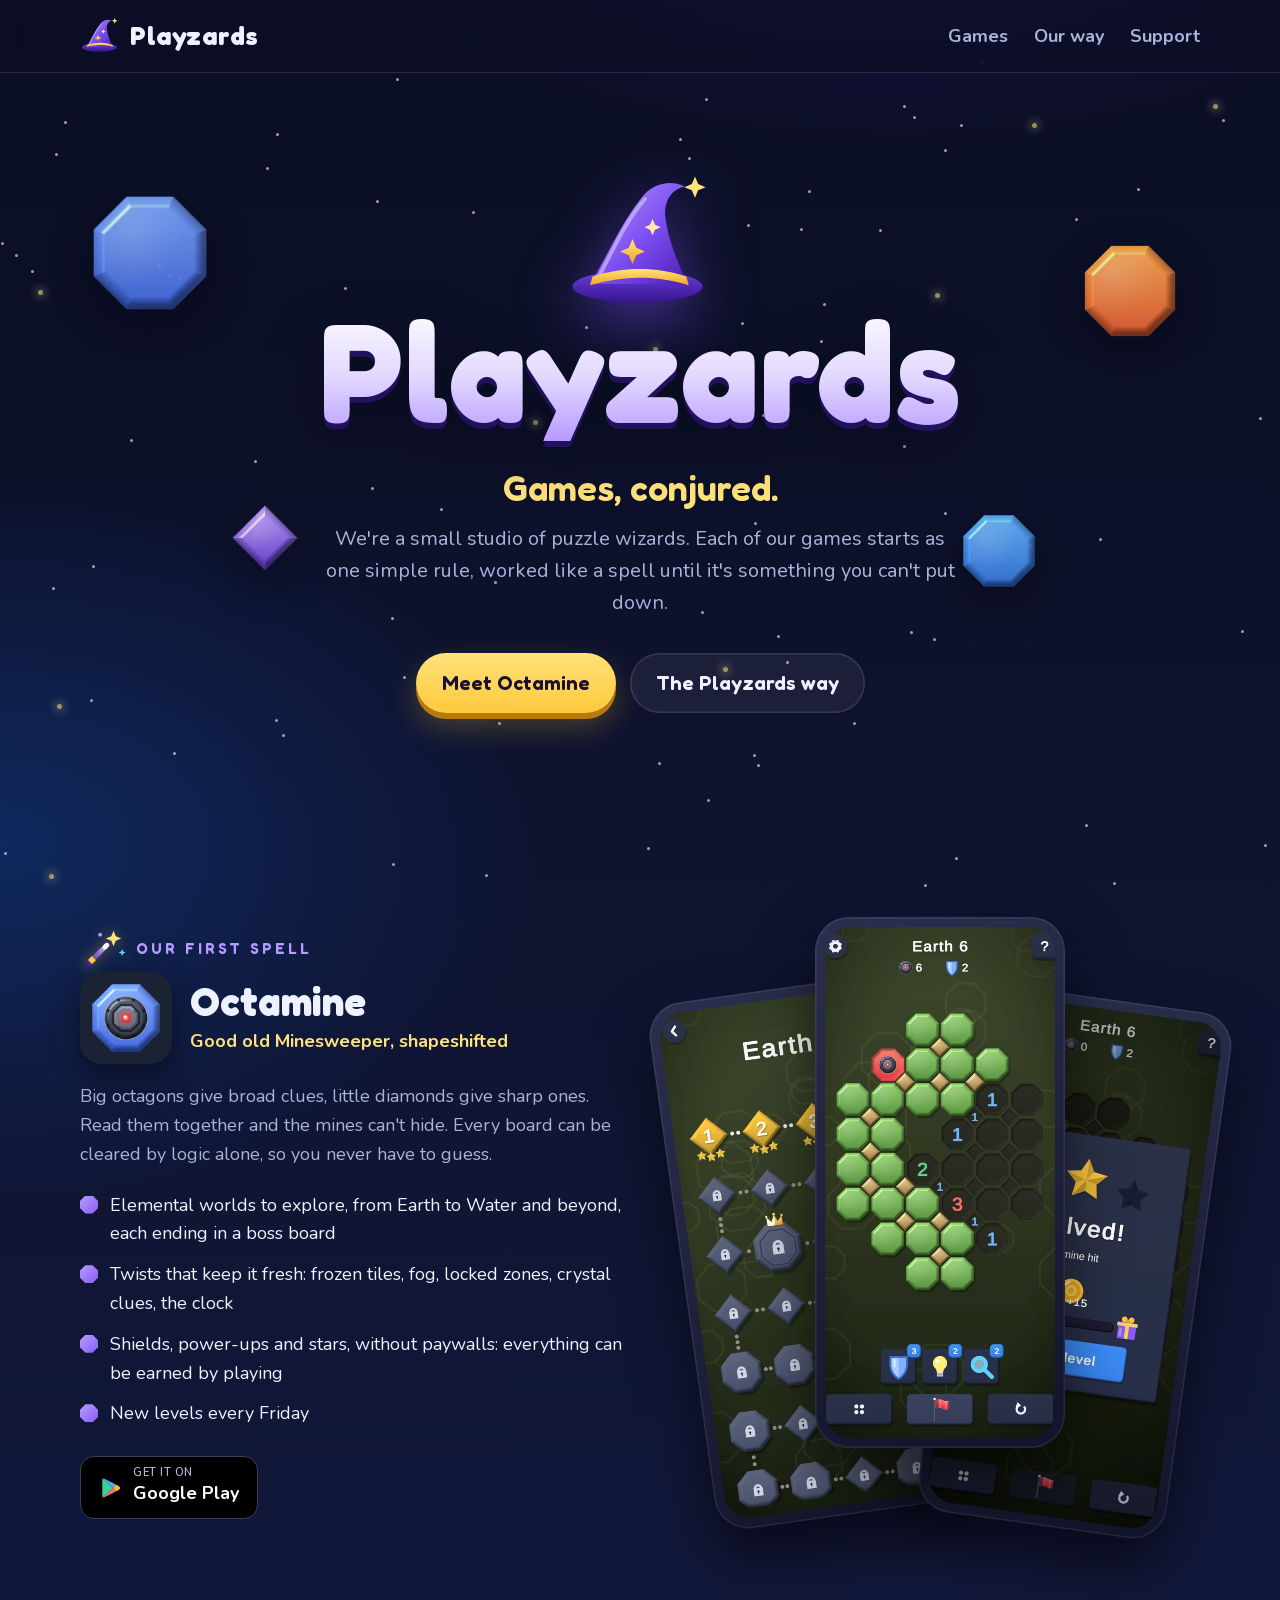
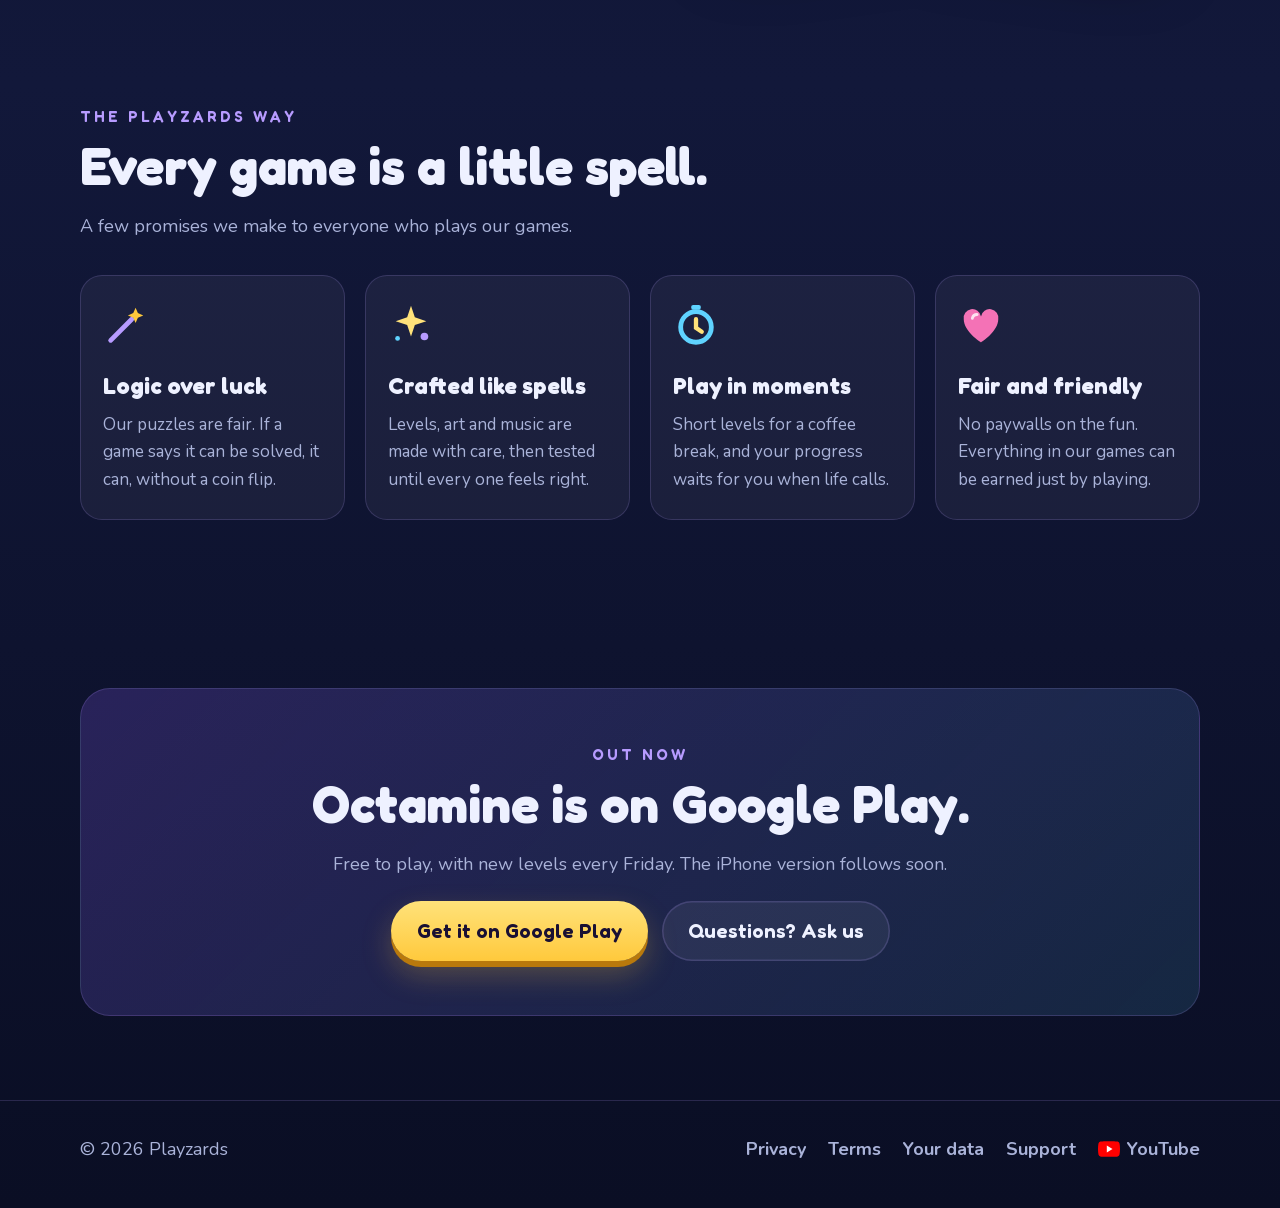
==== commit ab5f5b2a: "Octamine is on Google Play; first weekly level pack (opens 4 Dec)" ====
--- a/index.html
+++ b/index.html
@@ -74,10 +74,10 @@
             <li>Shields, power-ups and stars, without paywalls: everything can be earned by playing</li>
             <li>New levels every Friday</li>
           </ul>
-          <span class="badge" aria-label="Coming soon on Google Play">
+          <a class="badge" href="https://play.google.com/store/apps/details?id=com.playzards.octamine" aria-label="Get Octamine on Google Play">
             <svg class="play" viewBox="0 0 24 24" aria-hidden="true"><path fill="#34d399" d="M4 2.5 14 12 4 21.5c-.4-.2-.7-.7-.7-1.2V3.7c0-.5.3-1 .7-1.2z"/><path fill="#60a5fa" d="M17.3 8.8 14 12 4 2.5c.3-.1.7-.1 1 .1z"/><path fill="#f87171" d="M17.3 15.2 5 21.4c-.3.2-.7.2-1 .1L14 12z"/><path fill="#fbbf24" d="M20.3 10.5c1 .6 1 2.4 0 3l-3 1.7L14 12l3.3-3.2z"/></svg>
-            <span><small>COMING SOON ON</small>Google Play</span>
-          </span>
+            <span><small>GET IT ON</small>Google Play</span>
+          </a>
         </div>
         <div class="phones" aria-label="Octamine screens">
           <div class="phone a"><img src="img/shot-map.jpg" alt="The level map: octagons and diamonds on a winding path"></div>
@@ -120,11 +120,12 @@
     <section>
       <div class="wrap">
         <div class="soon">
-          <p class="eyebrow">Coming soon</p>
-          <h2>Octamine is almost ready.</h2>
-          <p class="muted">It's on its way to Google Play. The iPhone version follows.</p>
+          <p class="eyebrow">Out now</p>
+          <h2>Octamine is on Google Play.</h2>
+          <p class="muted">Free to play, with new levels every Friday. The iPhone version follows soon.</p>
           <div class="actions" style="margin-top:22px">
-            <a class="btn" href="support.html">Questions? Ask us</a>
+            <a class="btn" href="https://play.google.com/store/apps/details?id=com.playzards.octamine">Get it on Google Play</a>
+            <a class="btn ghost" href="support.html">Questions? Ask us</a>
           </div>
         </div>
       </div>
--- a/css/style.css
+++ b/css/style.css
@@ -116,6 +116,7 @@
 .badge { display: inline-flex; align-items: center; gap: 10px; padding: 10px 18px; border-radius: 14px; background: #000; border: 1px solid #3a3f5a; color: #fff; font-weight: 700; }
 .badge small { display: block; font-size: 11px; font-weight: 600; color: #b8bdd6; letter-spacing: 0.5px; line-height: 1.1; }
 .badge .play { width: 24px; height: 24px; }
+a.badge:hover { text-decoration: none; border-color: #5a6080; }
 
 .phones { position: relative; height: 620px; }
 .phone {
